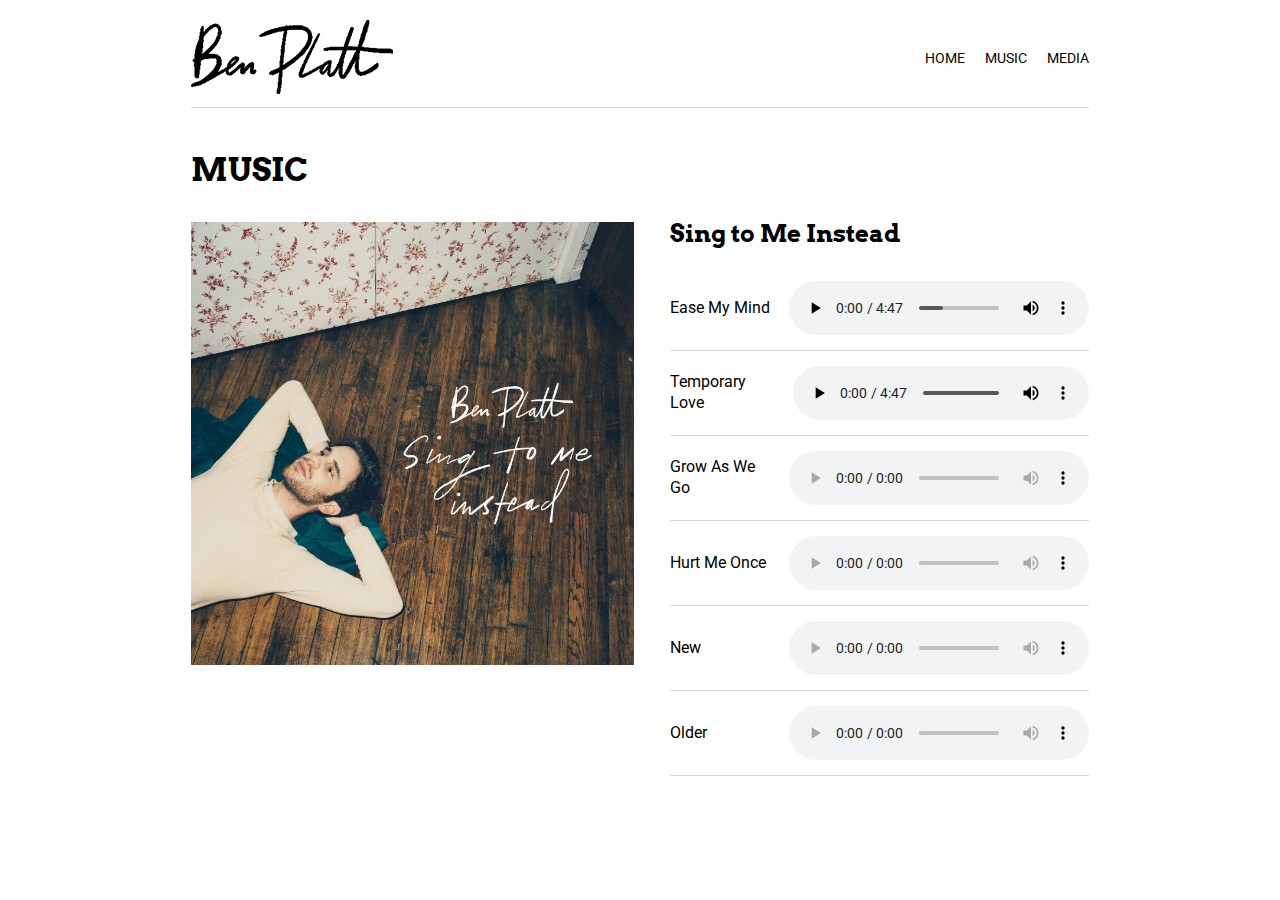
==== music.html @ 2a75340c "initial commit" ====
<!DOCTYPE html>
<html lang="en">
<head>
    <meta charset="UTF-8">
    <meta name="viewport" content="width=device-width, initial-scale=1.0">
    <link href="https://fonts.googleapis.com/css?family=Arvo|Roboto&display=swap" rel="stylesheet">
    <link rel="stylesheet" href="css/index.css">
    <title>Ben Platt | MUSIC</title>
</head>
<body>
    <header>
        <nav>
            <a href="index.html"><img src="images/BenPlattLOGO.png" alt="Ben Platt"></a>
            <ul>
                <li><a href="index.html">HOME</a></li>
                <li><a href="music.html">MUSIC</a></li>
                <li><a href="#">MEDIA</a></li>
            </ul>
        </nav>
    </header>
    <main>
        <h1>MUSIC</h1>
        <section class="music-section">
            <figure class="album-cover"><img src="images/sing_to_me_instead.jpg" alt="album cover of Sing to Me Instead"></figure>
            <div>
                <h2>Sing to Me Instead</h2>
                <div class="song-container">
                    <p>Ease My Mind</p>
                    <audio controls>
                        <source src="audio/AU_6k_8.wav" type="">
                        Your browser does not support the audio element
                    </audio>
                </div>

                <div class="song-container">
                    <p>Temporary Love</p>
                    <audio controls>
                        <source src="audio/AU_8k_8.mp3" type="">
                        Your browser does not support the audio element
                    </audio>
                </div>

                <div class="song-container">
                    <p>Grow As We Go</p>
                    <audio controls>
                        <source src="" type="">
                        Your browser does not support the audio element
                    </audio>
                </div>

                <div class="song-container">
                    <p>Hurt Me Once</p>
                    <audio controls>
                        <source src="" type="">
                        Your browser does not support the audio element
                    </audio>
                </div>

                <div class="song-container">
                    <p>New</p>
                    <audio controls>
                        <source src="" type="">
                        Your browser does not support the audio element
                    </audio>
                </div>

                <div class="song-container">
                    <p>Older</p>
                    <audio controls>
                        <source src="" type="">
                        Your browser does not support the audio element
                    </audio>
                </div>
            </div>
        </section>
    </main>
</body>
</html>
---- css/index.css ----
/* http://meyerweb.com/eric/tools/css/reset/ 
   v2.0 | 20110126
   License: none (public domain)
*/
html,
body,
div,
span,
applet,
object,
iframe,
h1,
h2,
h3,
h4,
h5,
h6,
p,
blockquote,
pre,
a,
abbr,
acronym,
address,
big,
cite,
code,
del,
dfn,
em,
img,
ins,
kbd,
q,
s,
samp,
small,
strike,
strong,
sub,
sup,
tt,
var,
b,
u,
i,
center,
dl,
dt,
dd,
ol,
ul,
li,
fieldset,
form,
label,
legend,
table,
caption,
tbody,
tfoot,
thead,
tr,
th,
td,
article,
aside,
canvas,
details,
embed,
figure,
figcaption,
footer,
header,
hgroup,
menu,
nav,
output,
ruby,
section,
summary,
time,
mark,
audio,
video {
  margin: 0;
  padding: 0;
  border: 0;
  font-size: 100%;
  vertical-align: baseline;
}
/* HTML5 display-role reset for older browsers */
article,
aside,
details,
figcaption,
figure,
footer,
header,
hgroup,
menu,
nav,
section {
  display: block;
}
body {
  line-height: 1;
}
ol,
ul {
  list-style: none;
}
blockquote,
q {
  quotes: none;
}
blockquote:before,
blockquote:after,
q:before,
q:after {
  content: '';
  content: none;
}
table {
  border-collapse: collapse;
  border-spacing: 0;
}
html {
  box-sizing: border-box;
  font-size: 62.5%;
}
*,
*:before,
*:after {
  box-sizing: inherit;
}
body {
  font-size: 1.6rem;
  font-family: 'Roboto', sans-serif;
}
h1,
h2,
h3,
h4,
h5 {
  font-family: 'Arvo', serif;
}
main > h1 {
  max-width: 1000px;
  margin: 36px auto;
  padding: 0 4%;
  font-size: 3.2rem;
}
section {
  max-width: 1000px;
  margin: 0 auto;
  padding: 0 4%;
}
header {
  max-width: 1000px;
  margin: 0 auto;
  padding: 10px 4%;
}
nav {
  display: flex;
  justify-content: space-between;
  align-items: center;
  border-bottom: 1px solid #D8D8D8;
  padding: 10px 0;
}
nav ul {
  list-style-type: none;
  display: flex;
}
nav ul a {
  text-decoration: none;
  font-size: 1.4rem;
  display: block;
  color: #000;
  margin-left: 20px;
  padding: 10px 0;
  border-bottom: 1px solid rgba(0, 0, 0, 0);
  transition: all 0.2s ease-in-out;
}
nav ul a:hover {
  border-bottom: 1px solid #000;
}
.music-section {
  display: flex;
}
.music-section h2 {
  font-size: 2.4rem;
  margin-bottom: 20px;
}
.album-cover {
  width: 50%;
  margin-right: 4%;
}
.album-cover img {
  width: 100%;
}
.song-container {
  display: flex;
  align-items: center;
  justify-content: space-between;
  padding: 15px 0;
  border-bottom: 1px solid #D8D8D8;
}
.song-container p {
  margin-right: 10px;
  line-height: 130%;
}
/*# sourceMappingURL=index.css.map */
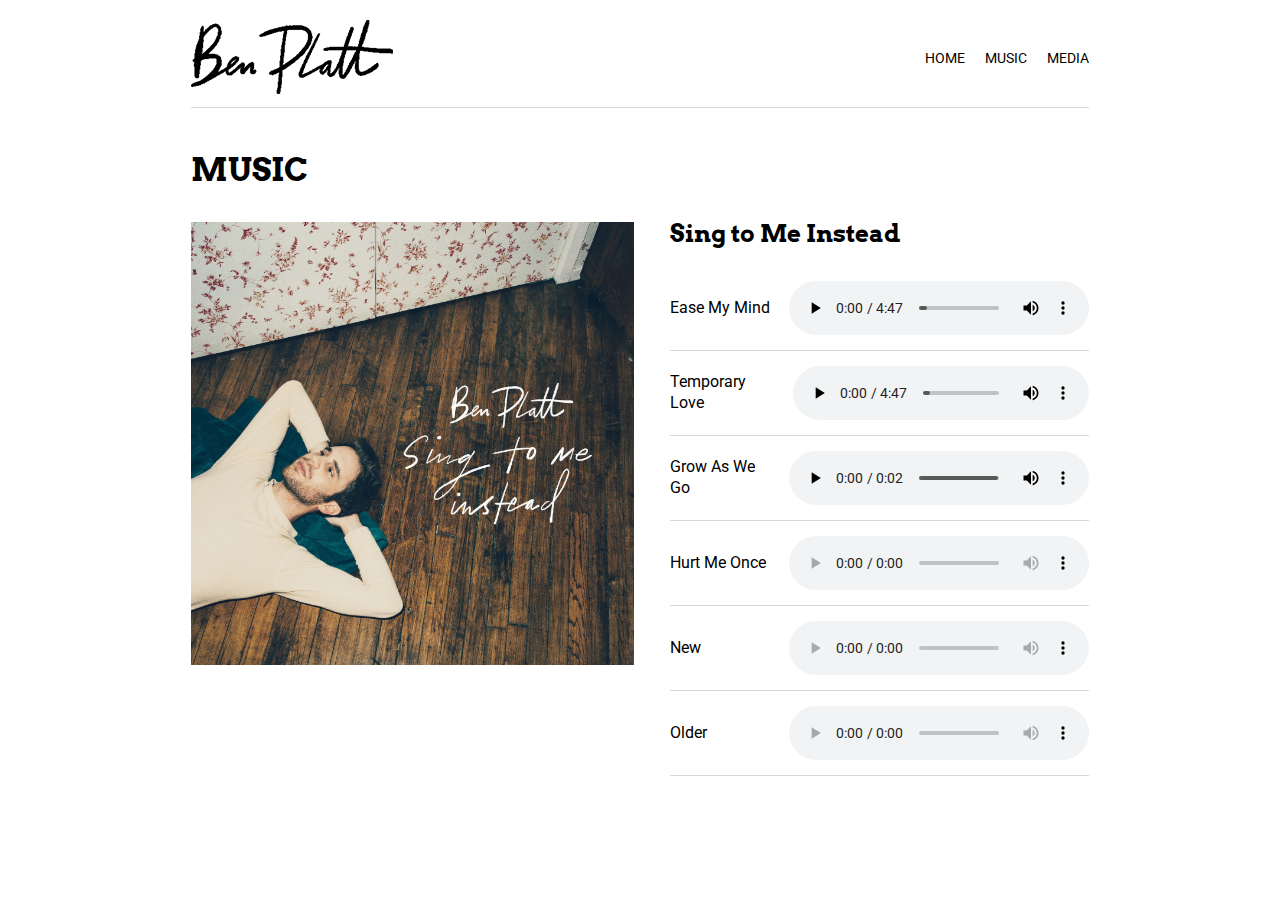
==== commit 015953d4: "added .ogg audio clip" ====
--- a/music.html
+++ b/music.html
@@ -43,7 +43,7 @@
                 <div class="song-container">
                     <p>Grow As We Go</p>
                     <audio controls>
-                        <source src="" type="">
+                        <source src="audio/AU_6k_8.ogg" type="">
                         Your browser does not support the audio element
                     </audio>
                 </div>
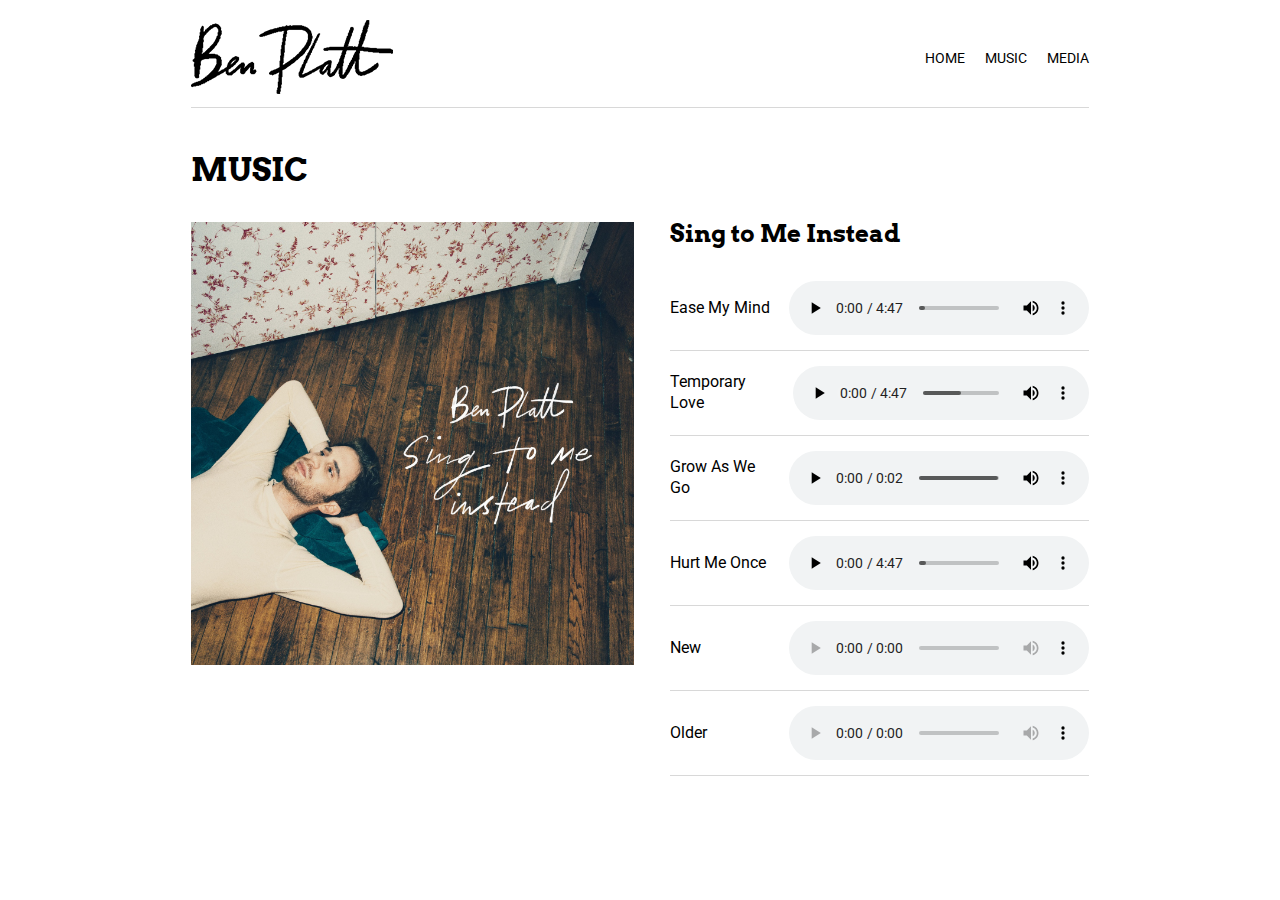
==== commit e7c471dc: "added .flac audio file" ====
--- a/music.html
+++ b/music.html
@@ -51,7 +51,7 @@
                 <div class="song-container">
                     <p>Hurt Me Once</p>
                     <audio controls>
-                        <source src="" type="">
+                        <source src="audio/AU_6k_6.flac" type="">
                         Your browser does not support the audio element
                     </audio>
                 </div>
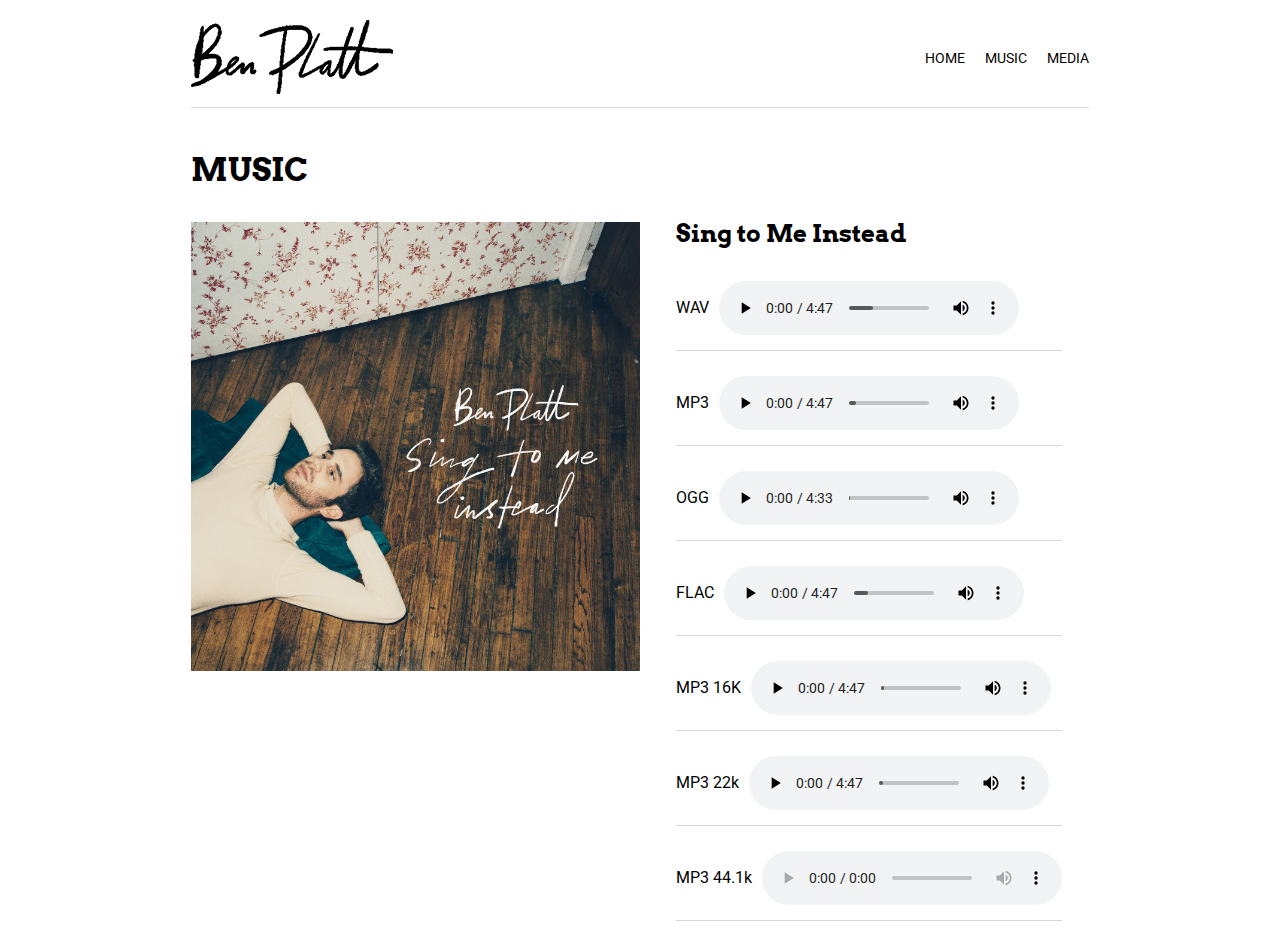
==== commit ce75a292: "audio use-case" ====
--- a/music.html
+++ b/music.html
@@ -25,31 +25,31 @@
             <div>
                 <h2>Sing to Me Instead</h2>
                 <div class="song-container">
-                    <p>Ease My Mind</p>
+                    <p>WAV</p>
                     <audio controls>
-                        <source src="audio/AU_6k_8.wav" type="">
+                        <source src="audio/AU_6k_8.wav" type="audio/wav"> 
                         Your browser does not support the audio element
                     </audio>
                 </div>
 
                 <div class="song-container">
-                    <p>Temporary Love</p>
+                    <p>MP3</p>
                     <audio controls>
-                        <source src="audio/AU_8k_8.mp3" type="">
+                        <source src="audio/AU_8k_8.mp3" type="audio/mpeg">
                         Your browser does not support the audio element
                     </audio>
                 </div>
 
                 <div class="song-container">
-                    <p>Grow As We Go</p>
+                    <p>OGG</p>
                     <audio controls>
-                        <source src="audio/AU_6k_8.ogg" type="">
+                        <source src="audio/AU_11k_8.ogg" type="audio/ogg">
                         Your browser does not support the audio element
                     </audio>
                 </div>
 
                 <div class="song-container">
-                    <p>Hurt Me Once</p>
+                    <p>FLAC</p>
                     <audio controls>
                         <source src="audio/AU_6k_6.flac" type="">
                         Your browser does not support the audio element
@@ -57,17 +57,25 @@
                 </div>
 
                 <div class="song-container">
-                    <p>New</p>
+                    <p>MP3 16K</p>
                     <audio controls>
-                        <source src="" type="">
+                        <source src="audio/AU_16k_16.mp3" type="audio/mpeg">
                         Your browser does not support the audio element
                     </audio>
                 </div>
 
                 <div class="song-container">
-                    <p>Older</p>
+                    <p>MP3 22k</p>
                     <audio controls>
-                        <source src="" type="">
+                        <source src="audio/AU_22k_16.mp3" type="audio/mpeg">
+                        Your browser does not support the audio element
+                    </audio>
+                </div>
+
+                <div class="song-container">
+                    <p>MP3 44.1k</p>
+                    <audio controls>
+                        <source src="audio/AU_44.1k_16.mp3" type="audio/mpeg">
                         Your browser does not support the audio element
                     </audio>
                 </div>
--- a/css/index.css
+++ b/css/index.css
@@ -202,7 +202,7 @@
 .song-container {
   display: flex;
   align-items: center;
-  justify-content: space-between;
+  margin: 10px 0;
   padding: 15px 0;
   border-bottom: 1px solid #D8D8D8;
 }
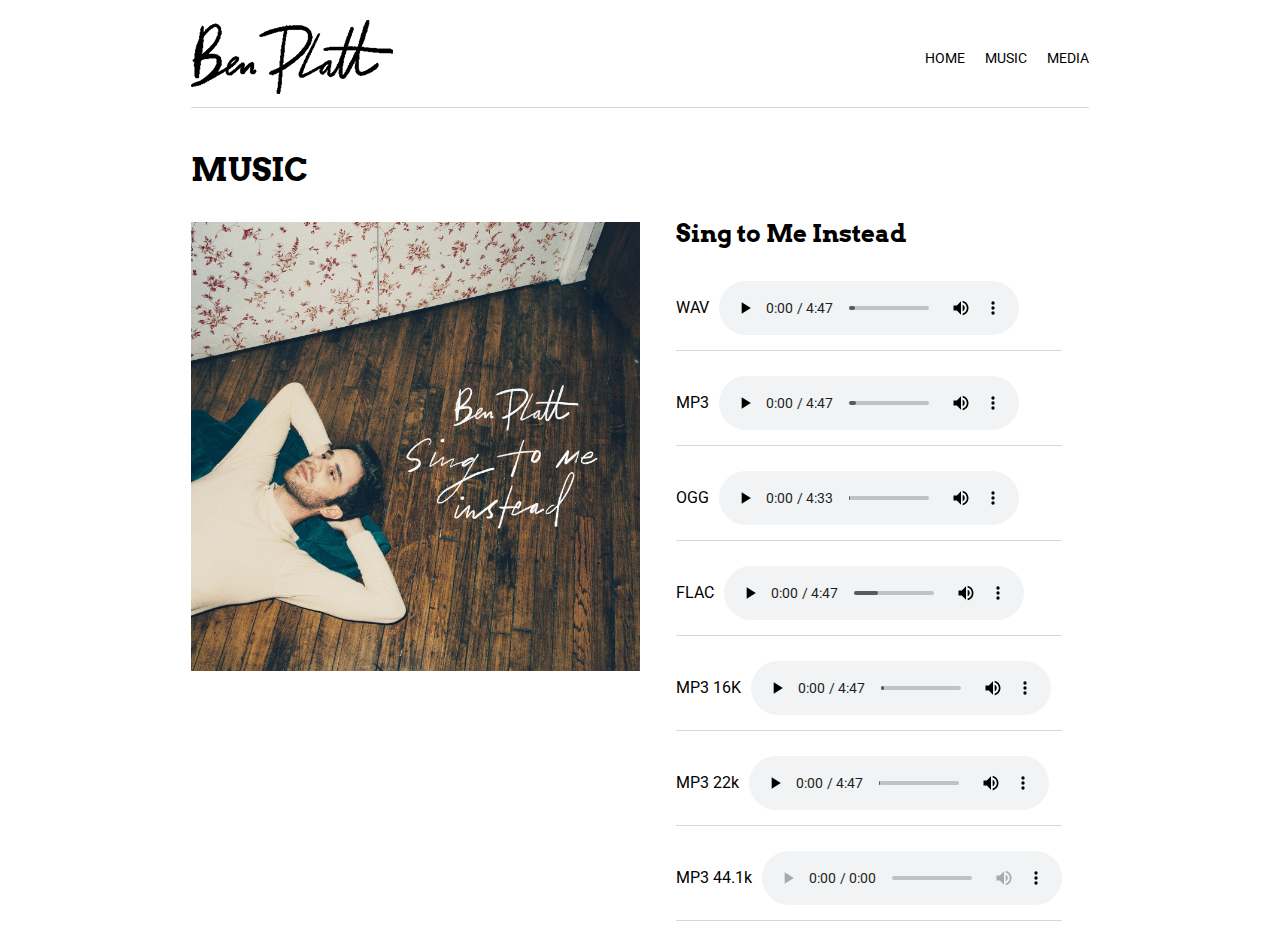
==== commit 46955019: "video speed testing 1" ====
--- a/music.html
+++ b/music.html
@@ -14,7 +14,7 @@
             <ul>
                 <li><a href="index.html">HOME</a></li>
                 <li><a href="music.html">MUSIC</a></li>
-                <li><a href="#">MEDIA</a></li>
+                <li><a href="media.html">MEDIA</a></li>
             </ul>
         </nav>
     </header>
